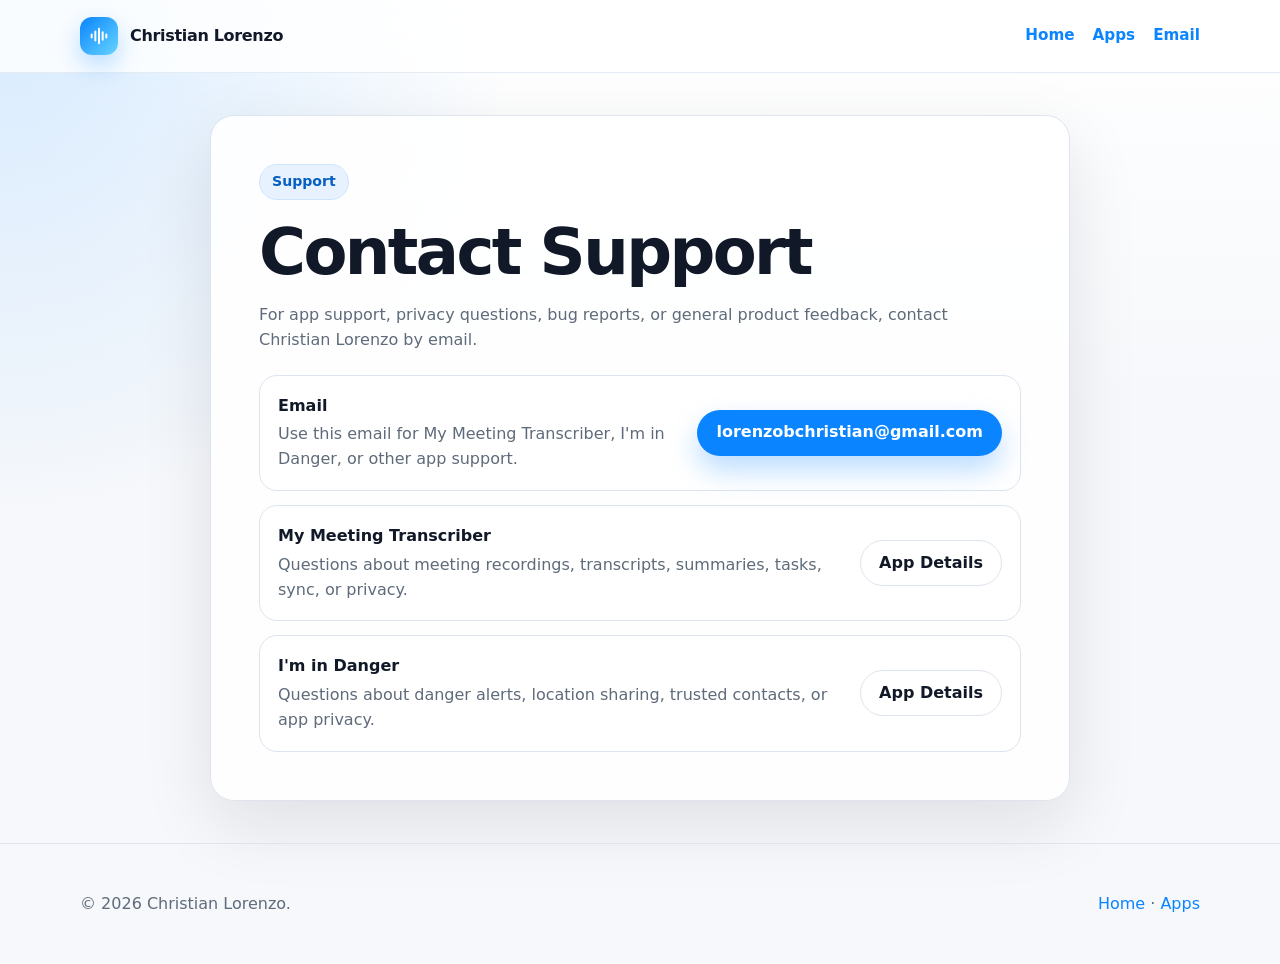
==== support.html @ f482558e "Add support page and danger app listing" ====
<!doctype html>
<html lang="en">
  <head>
    <meta charset="utf-8">
    <meta name="viewport" content="width=device-width, initial-scale=1">
    <meta name="description" content="Contact support for apps by Christian Lorenzo.">
    <title>Support | Christian Lorenzo Apps</title>
    <link rel="stylesheet" href="/assets/styles.css">
  </head>
  <body>
    <header class="site-header">
      <nav class="nav" aria-label="Primary navigation">
        <a class="brand" href="/">
          <span class="brand-mark" aria-hidden="true">
            <svg width="22" height="22" viewBox="0 0 24 24" fill="none">
              <path d="M4 13.5V10.5M8 17V7M12 20V4M16 16V8M20 13.5V10.5" stroke="currentColor" stroke-width="2.2" stroke-linecap="round"/>
            </svg>
          </span>
          Christian Lorenzo
        </a>
        <div class="nav-links">
          <a href="/">Home</a>
          <a href="/#apps">Apps</a>
          <a href="mailto:lorenzobchristian@gmail.com">Email</a>
        </div>
      </nav>
    </header>

    <main class="container">
      <article class="policy-card">
        <span class="eyebrow">Support</span>
        <h1>Contact Support</h1>
        <p>
          For app support, privacy questions, bug reports, or general product feedback,
          contact Christian Lorenzo by email.
        </p>

        <div class="contact-list">
          <div class="contact-row">
            <div>
              <strong>Email</strong>
              <p>Use this email for My Meeting Transcriber, I'm in Danger, or other app support.</p>
            </div>
            <a class="button primary" href="mailto:lorenzobchristian@gmail.com">lorenzobchristian@gmail.com</a>
          </div>

          <div class="contact-row">
            <div>
              <strong>My Meeting Transcriber</strong>
              <p>Questions about meeting recordings, transcripts, summaries, tasks, sync, or privacy.</p>
            </div>
            <a class="button secondary" href="/apps/my-meeting-transcriber.html">App Details</a>
          </div>

          <div class="contact-row">
            <div>
              <strong>I'm in Danger</strong>
              <p>Questions about danger alerts, location sharing, trusted contacts, or app privacy.</p>
            </div>
            <a class="button secondary" href="/apps/im-in-danger.html">App Details</a>
          </div>
        </div>
      </article>
    </main>

    <footer class="footer">
      <div class="container">
        <span>© <span id="year"></span> Christian Lorenzo.</span>
        <span><a href="/">Home</a> · <a href="/#apps">Apps</a></span>
      </div>
    </footer>

    <script>
      document.getElementById("year").textContent = new Date().getFullYear();
    </script>
  </body>
</html>
---- assets/styles.css ----
:root {
  color-scheme: light;
  --bg: #f6f8fb;
  --panel: #ffffff;
  --ink: #111827;
  --muted: #5f6b7a;
  --line: #dde4ee;
  --blue: #0a84ff;
  --blue-dark: #075fc2;
  --soft-blue: #e8f2ff;
  --green: #14b887;
  --shadow: 0 24px 70px rgba(15, 23, 42, 0.10);
  --radius: 24px;
}

* {
  box-sizing: border-box;
}

html {
  scroll-behavior: smooth;
}

body {
  margin: 0;
  font-family: Inter, ui-sans-serif, system-ui, -apple-system, BlinkMacSystemFont, "Segoe UI", sans-serif;
  color: var(--ink);
  background:
    radial-gradient(circle at top left, rgba(10, 132, 255, 0.16), transparent 32rem),
    linear-gradient(180deg, #ffffff 0%, var(--bg) 42%);
  line-height: 1.55;
}

a {
  color: var(--blue);
  text-decoration: none;
}

a:hover {
  text-decoration: underline;
}

.site-header {
  position: sticky;
  top: 0;
  z-index: 10;
  backdrop-filter: blur(18px);
  background: rgba(255, 255, 255, 0.82);
  border-bottom: 1px solid rgba(221, 228, 238, 0.75);
}

.nav {
  width: min(1120px, calc(100% - 40px));
  margin: 0 auto;
  min-height: 72px;
  display: flex;
  align-items: center;
  justify-content: space-between;
  gap: 24px;
}

.brand {
  display: inline-flex;
  align-items: center;
  gap: 12px;
  color: var(--ink);
  font-weight: 800;
  letter-spacing: -0.02em;
}

.brand-mark {
  width: 38px;
  height: 38px;
  border-radius: 12px;
  background: linear-gradient(135deg, var(--blue), #66d5ff);
  display: grid;
  place-items: center;
  color: #fff;
  box-shadow: 0 10px 24px rgba(10, 132, 255, 0.28);
}

.nav-links {
  display: flex;
  align-items: center;
  gap: 18px;
  font-size: 0.95rem;
  font-weight: 650;
}

.container {
  width: min(1120px, calc(100% - 40px));
  margin: 0 auto;
}

.hero {
  padding: 86px 0 56px;
  display: grid;
  grid-template-columns: minmax(0, 1.1fr) minmax(320px, 0.9fr);
  gap: 48px;
  align-items: center;
}

.eyebrow {
  display: inline-flex;
  align-items: center;
  gap: 8px;
  color: var(--blue-dark);
  background: var(--soft-blue);
  border: 1px solid #cfe4ff;
  border-radius: 999px;
  padding: 6px 12px;
  font-size: 0.88rem;
  font-weight: 750;
}

h1,
h2,
h3 {
  line-height: 1.08;
  letter-spacing: -0.04em;
  margin: 0;
}

h1 {
  margin-top: 18px;
  font-size: clamp(3rem, 7vw, 5.8rem);
}

h2 {
  font-size: clamp(2rem, 4vw, 3.2rem);
}

h3 {
  font-size: 1.35rem;
}

.lead {
  margin: 22px 0 0;
  color: var(--muted);
  font-size: clamp(1.08rem, 2vw, 1.28rem);
  max-width: 62ch;
}

.actions {
  display: flex;
  flex-wrap: wrap;
  gap: 12px;
  margin-top: 30px;
}

.button {
  display: inline-flex;
  align-items: center;
  justify-content: center;
  gap: 8px;
  min-height: 46px;
  padding: 0 18px;
  border-radius: 999px;
  font-weight: 800;
  border: 1px solid transparent;
}

.button.primary {
  color: #fff;
  background: var(--blue);
  box-shadow: 0 14px 28px rgba(10, 132, 255, 0.28);
}

.button.secondary {
  color: var(--ink);
  background: #fff;
  border-color: var(--line);
}

.visual-card,
.card,
.policy-card {
  background: rgba(255, 255, 255, 0.92);
  border: 1px solid var(--line);
  border-radius: var(--radius);
  box-shadow: var(--shadow);
}

.visual-card {
  padding: 26px;
}

.app-window {
  border-radius: 22px;
  overflow: hidden;
  background: #111827;
  color: #f8fafc;
  min-height: 420px;
}

.window-bar {
  height: 44px;
  background: #1f2937;
  display: flex;
  align-items: center;
  gap: 8px;
  padding: 0 16px;
}

.dot {
  width: 12px;
  height: 12px;
  border-radius: 50%;
}

.red { background: #ff5f57; }
.yellow { background: #ffbd2e; }
.green { background: #28c840; }

.transcript-demo {
  padding: 24px;
}

.wave {
  height: 84px;
  display: flex;
  gap: 8px;
  align-items: center;
}

.wave span {
  width: 12px;
  border-radius: 999px;
  background: var(--blue);
  opacity: 0.95;
}

.wave span:nth-child(1) { height: 26px; }
.wave span:nth-child(2) { height: 48px; }
.wave span:nth-child(3) { height: 34px; }
.wave span:nth-child(4) { height: 68px; }
.wave span:nth-child(5) { height: 46px; }
.wave span:nth-child(6) { height: 72px; }
.wave span:nth-child(7) { height: 30px; }
.wave span:nth-child(8) { height: 54px; }
.wave span:nth-child(9) { height: 40px; }
.wave span:nth-child(10) { height: 62px; }

.demo-line {
  margin-top: 18px;
  padding: 18px;
  border-radius: 16px;
  background: rgba(255, 255, 255, 0.08);
  color: #dbeafe;
}

.demo-line strong {
  color: #fff;
}

.section {
  padding: 52px 0;
}

.section-header {
  display: flex;
  align-items: end;
  justify-content: space-between;
  gap: 24px;
  margin-bottom: 24px;
}

.section-header p {
  margin: 0;
  color: var(--muted);
  max-width: 56ch;
}

.grid {
  display: grid;
  grid-template-columns: repeat(3, minmax(0, 1fr));
  gap: 18px;
}

.card {
  padding: 22px;
}

.card p {
  color: var(--muted);
  margin-bottom: 0;
}

.icon {
  width: 42px;
  height: 42px;
  border-radius: 13px;
  display: grid;
  place-items: center;
  margin-bottom: 18px;
  background: var(--soft-blue);
  color: var(--blue);
}

.app-card {
  grid-column: span 2;
  display: grid;
  grid-template-columns: 88px 1fr;
  gap: 22px;
  align-items: center;
}

.app-icon {
  width: 88px;
  height: 88px;
  border-radius: 24px;
  display: grid;
  place-items: center;
  color: white;
  background: linear-gradient(135deg, #0a84ff, #58d7ff);
  box-shadow: 0 18px 32px rgba(10, 132, 255, 0.24);
}

.apps-grid {
  grid-template-columns: 1fr;
}

.apps-grid .app-card {
  grid-column: auto;
}

.danger-icon {
  background: linear-gradient(135deg, #ef4444, #f97316);
  box-shadow: 0 18px 32px rgba(239, 68, 68, 0.22);
}

.pill-row {
  display: flex;
  flex-wrap: wrap;
  gap: 8px;
  margin-top: 16px;
}

.pill {
  display: inline-flex;
  align-items: center;
  min-height: 28px;
  padding: 0 10px;
  border-radius: 999px;
  background: #eef4fb;
  color: #334155;
  font-weight: 700;
  font-size: 0.84rem;
}

.policy-card {
  padding: clamp(24px, 5vw, 48px);
  margin: 42px auto;
  max-width: 860px;
}

.policy-card h1 {
  font-size: clamp(2.4rem, 6vw, 4rem);
}

.policy-card h2 {
  font-size: 1.45rem;
  margin-top: 34px;
}

.policy-card p,
.policy-card li {
  color: var(--muted);
}

.policy-card ul {
  padding-left: 22px;
}

.contact-list {
  display: grid;
  gap: 14px;
  margin-top: 22px;
}

.contact-row {
  display: flex;
  align-items: center;
  justify-content: space-between;
  gap: 16px;
  padding: 18px;
  border: 1px solid var(--line);
  border-radius: 18px;
  background: #fff;
}

.contact-row p {
  margin: 4px 0 0;
  color: var(--muted);
}

.contact-row strong {
  display: block;
}

.contact-row .button {
  flex: 0 0 auto;
  margin: 0;
}

.footer {
  padding: 48px 0;
  border-top: 1px solid var(--line);
  color: var(--muted);
}

.footer .container {
  display: flex;
  align-items: center;
  justify-content: space-between;
  gap: 18px;
}

@media (max-width: 820px) {
  .nav {
    align-items: flex-start;
    flex-direction: column;
    padding: 16px 0;
  }

  .nav-links {
    flex-wrap: wrap;
  }

  .hero {
    grid-template-columns: 1fr;
    padding-top: 48px;
  }

  .grid {
    grid-template-columns: 1fr;
  }

  .app-card {
    grid-column: auto;
    grid-template-columns: 1fr;
  }

  .contact-row {
    align-items: flex-start;
    flex-direction: column;
  }

  .section-header,
  .footer .container {
    align-items: flex-start;
    flex-direction: column;
  }
}
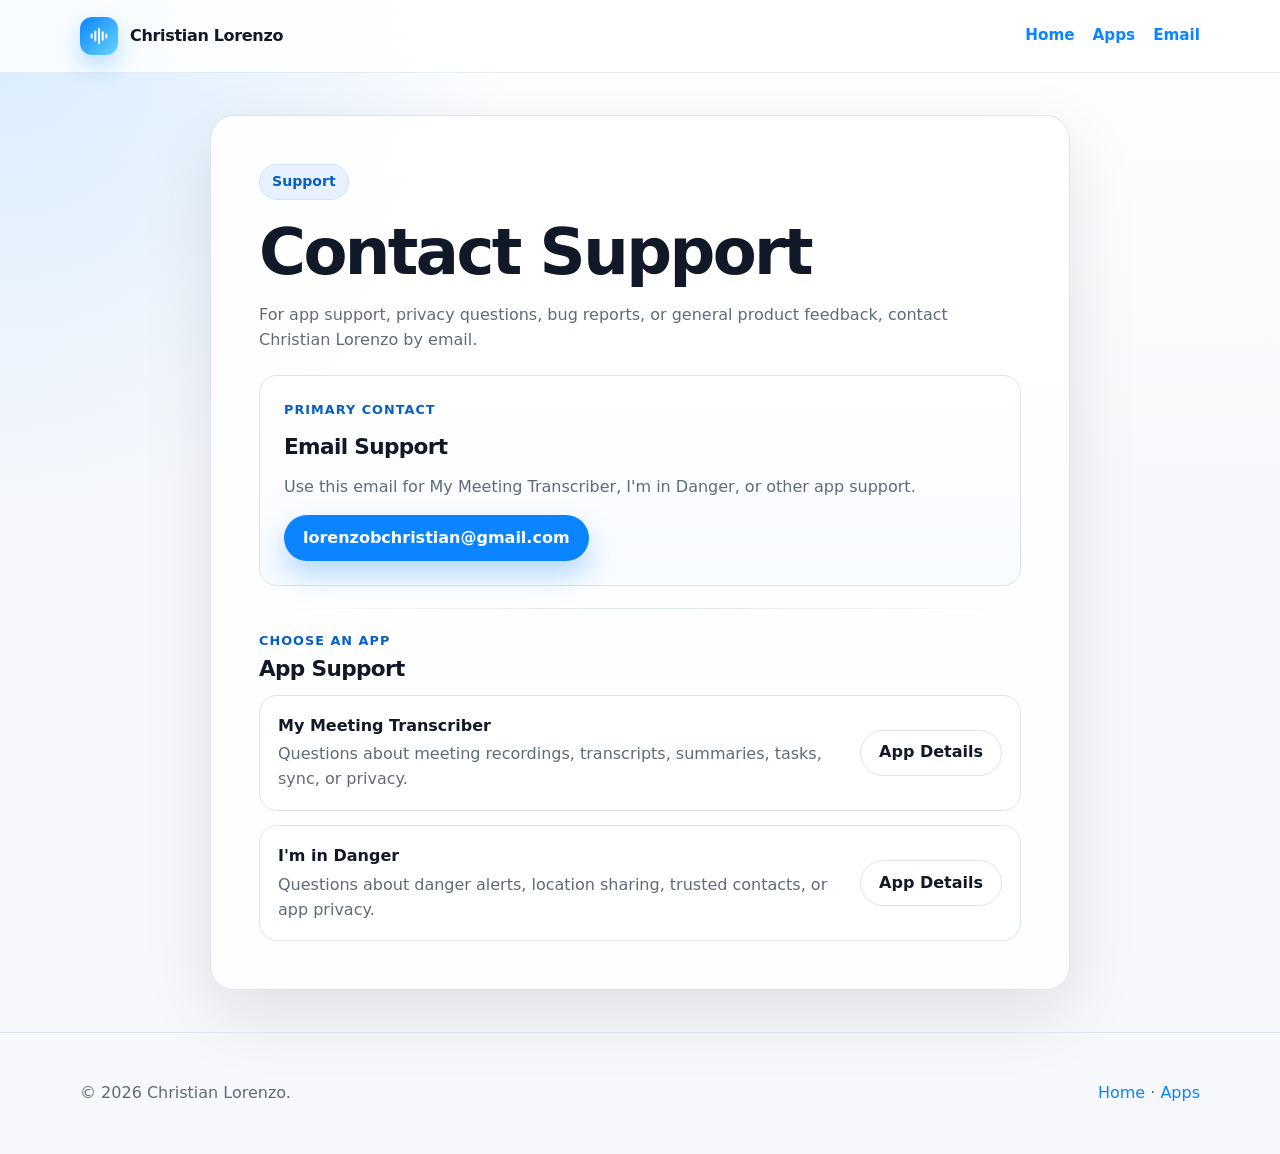
==== commit cd7c9e0a: "Improve support page organization" ====
--- a/support.html
+++ b/support.html
@@ -35,30 +35,36 @@
           contact Christian Lorenzo by email.
         </p>
 
-        <div class="contact-list">
-          <div class="contact-row">
-            <div>
-              <strong>Email</strong>
-              <p>Use this email for My Meeting Transcriber, I'm in Danger, or other app support.</p>
-            </div>
+        <div class="support-panel">
+          <div class="support-email">
+            <span class="support-label">Primary contact</span>
+            <h2>Email Support</h2>
+            <p>Use this email for My Meeting Transcriber, I'm in Danger, or other app support.</p>
             <a class="button primary" href="mailto:lorenzobchristian@gmail.com">lorenzobchristian@gmail.com</a>
           </div>
 
-          <div class="contact-row">
-            <div>
-              <strong>My Meeting Transcriber</strong>
-              <p>Questions about meeting recordings, transcripts, summaries, tasks, sync, or privacy.</p>
+          <div class="support-divider" aria-hidden="true"></div>
+
+          <section class="support-apps" aria-labelledby="support-apps-heading">
+            <span class="support-label">Choose an app</span>
+            <h2 id="support-apps-heading">App Support</h2>
+
+            <div class="support-app-card">
+              <div>
+                <strong>My Meeting Transcriber</strong>
+                <p>Questions about meeting recordings, transcripts, summaries, tasks, sync, or privacy.</p>
+              </div>
+              <a class="button secondary" href="/apps/my-meeting-transcriber.html">App Details</a>
             </div>
-            <a class="button secondary" href="/apps/my-meeting-transcriber.html">App Details</a>
-          </div>
 
-          <div class="contact-row">
-            <div>
-              <strong>I'm in Danger</strong>
-              <p>Questions about danger alerts, location sharing, trusted contacts, or app privacy.</p>
+            <div class="support-app-card">
+              <div>
+                <strong>I'm in Danger</strong>
+                <p>Questions about danger alerts, location sharing, trusted contacts, or app privacy.</p>
+              </div>
+              <a class="button secondary" href="/apps/im-in-danger.html">App Details</a>
             </div>
-            <a class="button secondary" href="/apps/im-in-danger.html">App Details</a>
-          </div>
+          </section>
         </div>
       </article>
     </main>
--- a/assets/styles.css
+++ b/assets/styles.css
@@ -372,12 +372,15 @@
   padding-left: 22px;
 }
 
+.support-panel,
 .contact-list {
   display: grid;
-  gap: 14px;
+  gap: 22px;
   margin-top: 22px;
 }
 
+.support-email,
+.support-app-card,
 .contact-row {
   display: flex;
   align-items: center;
@@ -389,15 +392,63 @@
   background: #fff;
 }
 
+.support-email {
+  align-items: flex-start;
+  flex-direction: column;
+  padding: 24px;
+  background: linear-gradient(180deg, #ffffff, #f8fbff);
+}
+
+.support-email h2,
+.support-apps h2 {
+  margin: 0;
+  font-size: 1.35rem;
+  letter-spacing: -0.03em;
+}
+
+.support-email p {
+  margin: 0;
+  color: var(--muted);
+}
+
+.support-label {
+  color: var(--blue-dark);
+  font-size: 0.8rem;
+  font-weight: 850;
+  letter-spacing: 0.08em;
+  text-transform: uppercase;
+}
+
+.support-divider {
+  height: 1px;
+  background: linear-gradient(90deg, transparent, var(--line), transparent);
+}
+
+.support-apps {
+  display: grid;
+  gap: 14px;
+}
+
+.support-apps .support-label {
+  margin-bottom: -8px;
+}
+
+.support-app-card {
+  box-shadow: none;
+}
+
+.support-app-card p,
 .contact-row p {
   margin: 4px 0 0;
   color: var(--muted);
 }
 
+.support-app-card strong,
 .contact-row strong {
   display: block;
 }
 
+.support-app-card .button,
 .contact-row .button {
   flex: 0 0 auto;
   margin: 0;
@@ -441,6 +492,7 @@
     grid-template-columns: 1fr;
   }
 
+  .support-app-card,
   .contact-row {
     align-items: flex-start;
     flex-direction: column;
